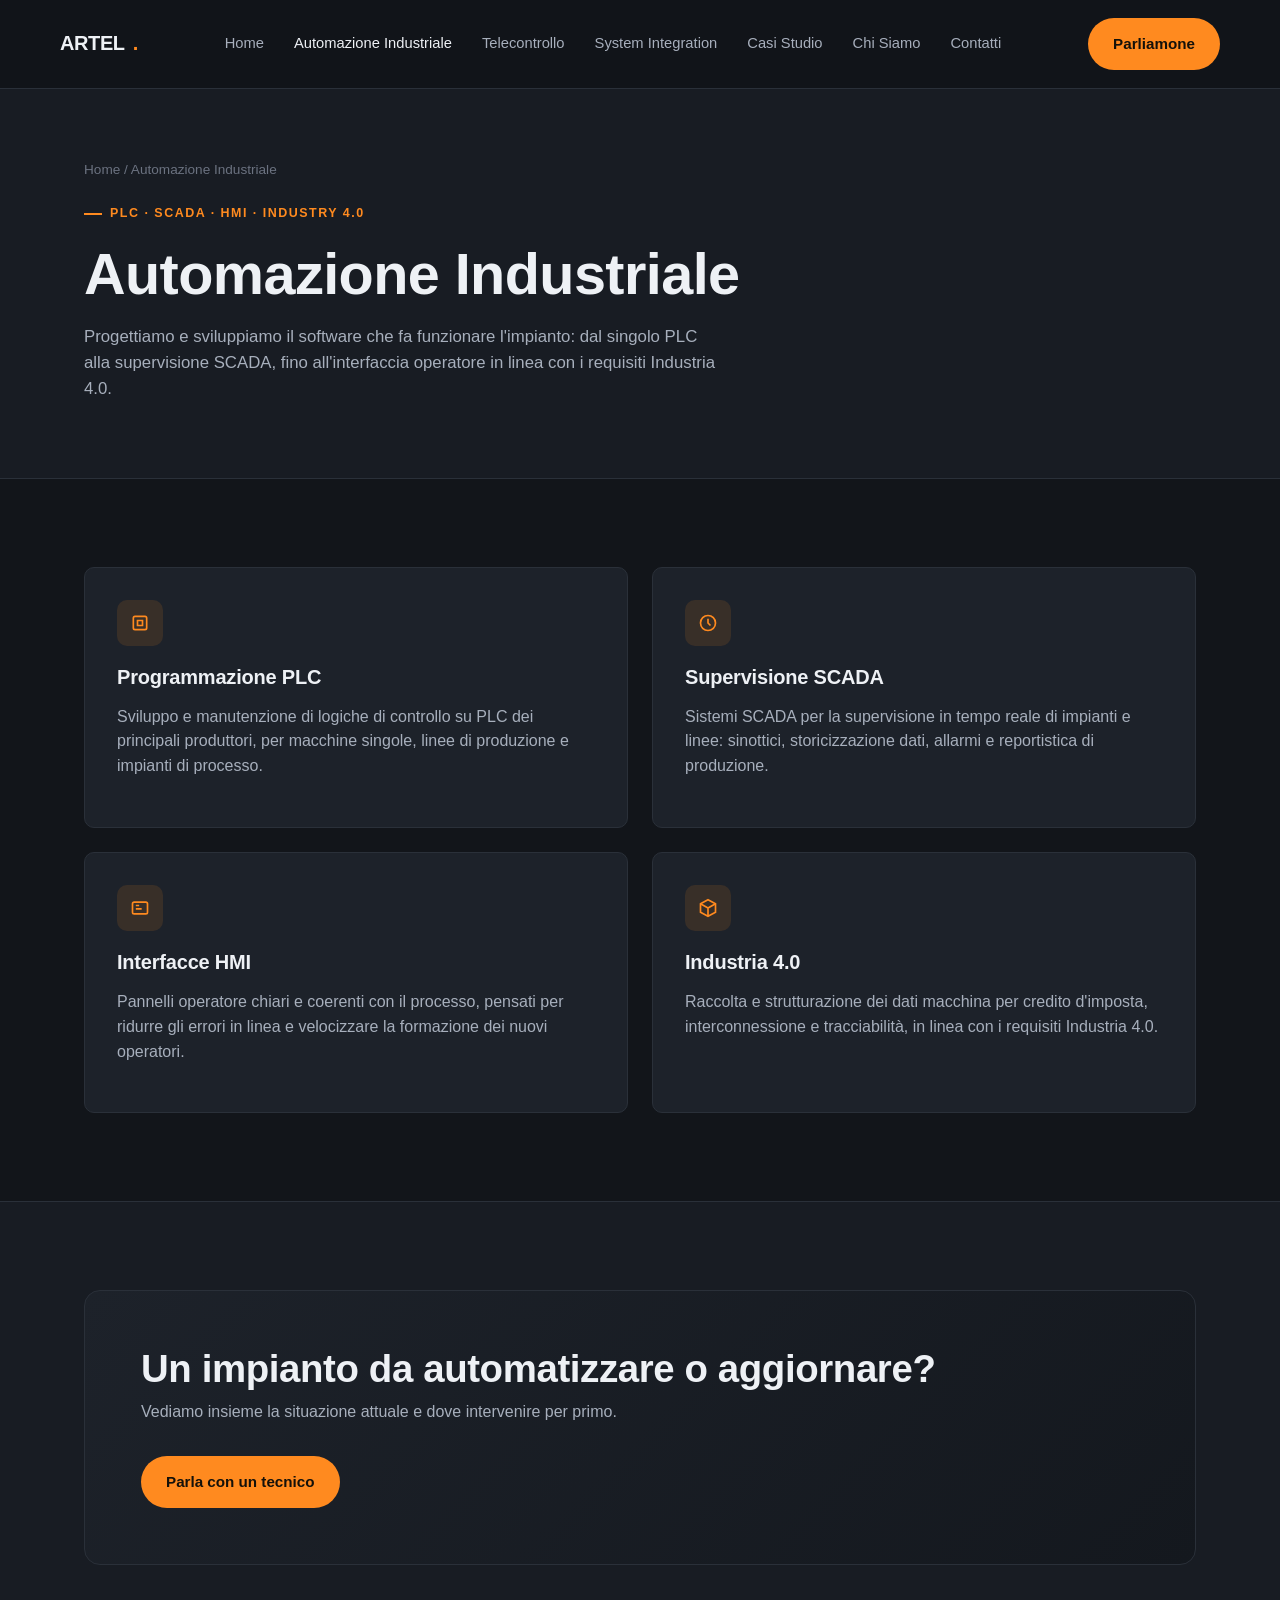
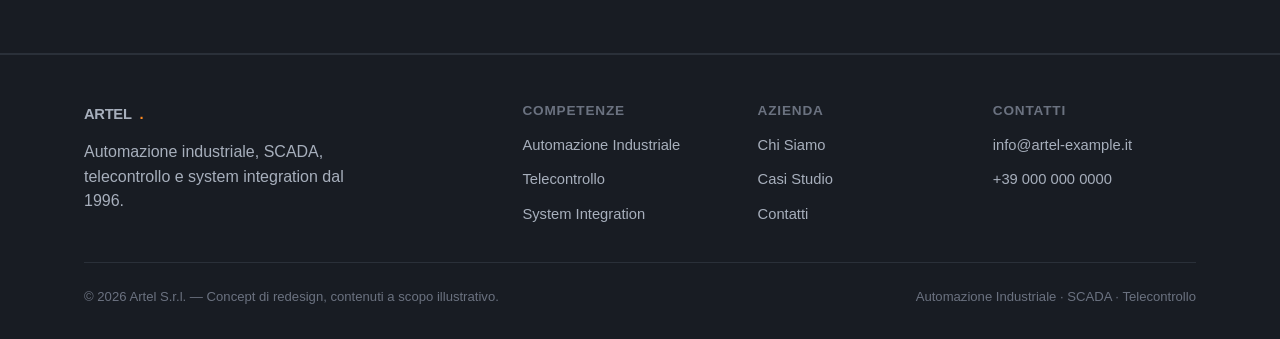
==== automazione-industriale.html @ 4e6edf06 "Add Artel S.r.l. redesign concept static site Replaces a text-heavy legacy structure with a focused " ====
<!doctype html>
<html lang="it">
<head>
<meta charset="UTF-8">
<meta name="viewport" content="width=device-width, initial-scale=1.0">
<title>Automazione Industriale — PLC, SCADA, HMI, Industry 4.0 | Artel S.r.l.</title>
<meta name="description" content="Progettazione e sviluppo software per PLC, SCADA e HMI. Impianti pronti per l'Industria 4.0.">
<link rel="stylesheet" href="css/style.css">
</head>
<body>

<header class="site-header">
  <div class="wrap nav">
    <a href="index.html" class="logo">ARTEL<span>.</span></a>
    <ul class="nav-links">
      <li><a href="index.html">Home</a></li>
      <li><a href="automazione-industriale.html" class="active">Automazione Industriale</a></li>
      <li><a href="telecontrollo.html">Telecontrollo</a></li>
      <li><a href="system-integration.html">System Integration</a></li>
      <li><a href="casi-studio.html">Casi Studio</a></li>
      <li><a href="chi-siamo.html">Chi Siamo</a></li>
      <li><a href="contatti.html">Contatti</a></li>
    </ul>
    <div class="nav-cta">
      <a href="contatti.html" class="btn btn-primary">Parliamone</a>
      <button class="nav-toggle" aria-label="Menu">☰</button>
    </div>
  </div>
</header>

<section class="page-hero">
  <div class="wrap">
    <div class="breadcrumb"><a href="index.html">Home</a> / Automazione Industriale</div>
    <span class="eyebrow">PLC · SCADA · HMI · Industry 4.0</span>
    <h1>Automazione Industriale</h1>
    <p>Progettiamo e sviluppiamo il software che fa funzionare l'impianto: dal singolo PLC alla supervisione SCADA, fino all'interfaccia operatore in linea con i requisiti Industria 4.0.</p>
  </div>
</section>

<section>
  <div class="wrap">
    <div class="grid-2">
      <div class="card">
        <div class="icon"><svg width="20" height="20" viewBox="0 0 24 24" fill="none" stroke="currentColor" stroke-width="2"><rect x="4" y="4" width="16" height="16" rx="2"/><path d="M9 9h6v6H9z"/></svg></div>
        <h3>Programmazione PLC</h3>
        <p>Sviluppo e manutenzione di logiche di controllo su PLC dei principali produttori, per macchine singole, linee di produzione e impianti di processo.</p>
      </div>
      <div class="card">
        <div class="icon"><svg width="20" height="20" viewBox="0 0 24 24" fill="none" stroke="currentColor" stroke-width="2"><circle cx="12" cy="12" r="9"/><path d="M12 7v5l3 3"/></svg></div>
        <h3>Supervisione SCADA</h3>
        <p>Sistemi SCADA per la supervisione in tempo reale di impianti e linee: sinottici, storicizzazione dati, allarmi e reportistica di produzione.</p>
      </div>
      <div class="card">
        <div class="icon"><svg width="20" height="20" viewBox="0 0 24 24" fill="none" stroke="currentColor" stroke-width="2"><rect x="3" y="5" width="18" height="14" rx="2"/><path d="M7 9h4M7 13h7"/></svg></div>
        <h3>Interfacce HMI</h3>
        <p>Pannelli operatore chiari e coerenti con il processo, pensati per ridurre gli errori in linea e velocizzare la formazione dei nuovi operatori.</p>
      </div>
      <div class="card">
        <div class="icon"><svg width="20" height="20" viewBox="0 0 24 24" fill="none" stroke="currentColor" stroke-width="2"><path d="M12 2l9 5v10l-9 5-9-5V7z"/><path d="M3 7l9 5 9-5M12 12v10"/></svg></div>
        <h3>Industria 4.0</h3>
        <p>Raccolta e strutturazione dei dati macchina per credito d'imposta, interconnessione e tracciabilità, in linea con i requisiti Industria 4.0.</p>
      </div>
    </div>
  </div>
</section>

<section class="section-alt">
  <div class="wrap">
    <div class="cta-band">
      <div>
        <h2>Un impianto da automatizzare o aggiornare?</h2>
        <p>Vediamo insieme la situazione attuale e dove intervenire per primo.</p>
      </div>
      <a href="contatti.html" class="btn btn-primary">Parla con un tecnico</a>
    </div>
  </div>
</section>

<footer>
  <div class="wrap">
    <div class="footer-grid">
      <div>
        <a href="index.html" class="logo">ARTEL<span>.</span></a>
        <p style="margin-top:14px; max-width:280px;">Automazione industriale, SCADA, telecontrollo e system integration dal 1996.</p>
      </div>
      <div>
        <h4>Competenze</h4>
        <ul>
          <li><a href="automazione-industriale.html">Automazione Industriale</a></li>
          <li><a href="telecontrollo.html">Telecontrollo</a></li>
          <li><a href="system-integration.html">System Integration</a></li>
        </ul>
      </div>
      <div>
        <h4>Azienda</h4>
        <ul>
          <li><a href="chi-siamo.html">Chi Siamo</a></li>
          <li><a href="casi-studio.html">Casi Studio</a></li>
          <li><a href="contatti.html">Contatti</a></li>
        </ul>
      </div>
      <div>
        <h4>Contatti</h4>
        <ul>
          <li><a href="mailto:info@artel-example.it">info@artel-example.it</a></li>
          <li><a href="tel:+390000000000">+39 000 000 0000</a></li>
        </ul>
      </div>
    </div>
    <div class="footer-bottom">
      <span>© 2026 Artel S.r.l. — Concept di redesign, contenuti a scopo illustrativo.</span>
      <span>Automazione Industriale · SCADA · Telecontrollo</span>
    </div>
  </div>
</footer>

<script src="js/main.js"></script>
</body>
</html>
---- css/style.css ----
/* ===========================================================
   Artel S.r.l. — redesign concept
   Design system: dark industrial palette, one accent color.
   =========================================================== */

:root {
  --bg: #12151a;
  --bg-alt: #181c23;
  --bg-card: #1d222a;
  --line: #2a3039;
  --text: #eef1f5;
  --text-dim: #a7afbc;
  --text-faint: #6b7280;
  --accent: #ff8a1f;
  --accent-dim: #cc6f14;
  --accent-soft: rgba(255, 138, 31, 0.12);
  --radius: 10px;
  --maxw: 1160px;
  --font: -apple-system, "Segoe UI", "Inter", Roboto, Helvetica, Arial, sans-serif;
}

* {
  box-sizing: border-box;
}

html {
  scroll-behavior: smooth;
}

body {
  margin: 0;
  font-family: var(--font);
  background: var(--bg);
  color: var(--text);
  line-height: 1.55;
  -webkit-font-smoothing: antialiased;
}

img {
  max-width: 100%;
  display: block;
}

a {
  color: inherit;
  text-decoration: none;
}

.wrap {
  max-width: var(--maxw);
  margin: 0 auto;
  padding: 0 24px;
}

section {
  padding: 88px 0;
}

h1, h2, h3, h4 {
  margin: 0 0 16px;
  line-height: 1.15;
  font-weight: 700;
  letter-spacing: -0.01em;
}

h1 { font-size: clamp(2.2rem, 5vw, 3.6rem); }
h2 { font-size: clamp(1.7rem, 3.2vw, 2.4rem); }
h3 { font-size: 1.25rem; }

p {
  margin: 0 0 16px;
  color: var(--text-dim);
}

.eyebrow {
  display: inline-flex;
  align-items: center;
  gap: 8px;
  font-size: 0.78rem;
  font-weight: 700;
  letter-spacing: 0.12em;
  text-transform: uppercase;
  color: var(--accent);
  margin-bottom: 18px;
}

.eyebrow::before {
  content: "";
  width: 18px;
  height: 2px;
  background: var(--accent);
  display: inline-block;
}

/* ---------- Buttons ---------- */

.btn {
  display: inline-flex;
  align-items: center;
  gap: 8px;
  padding: 13px 24px;
  border-radius: 999px;
  font-weight: 600;
  font-size: 0.95rem;
  border: 1px solid transparent;
  cursor: pointer;
  transition: transform 0.15s ease, background 0.15s ease, border-color 0.15s ease;
}

.btn:hover {
  transform: translateY(-1px);
}

.btn-primary {
  background: var(--accent);
  color: #14110a;
}

.btn-primary:hover {
  background: #ff9a3d;
}

.btn-ghost {
  background: transparent;
  border-color: var(--line);
  color: var(--text);
}

.btn-ghost:hover {
  border-color: var(--accent);
  color: var(--accent);
}

/* ---------- Header / nav ---------- */

.site-header {
  position: sticky;
  top: 0;
  z-index: 50;
  background: rgba(18, 21, 26, 0.85);
  backdrop-filter: blur(10px);
  border-bottom: 1px solid var(--line);
}

.nav {
  display: flex;
  align-items: center;
  justify-content: space-between;
  padding: 18px 0;
}

.logo {
  display: flex;
  align-items: baseline;
  gap: 8px;
  font-weight: 800;
  font-size: 1.25rem;
  letter-spacing: -0.02em;
}

.logo span {
  color: var(--accent);
}

.nav-links {
  display: flex;
  gap: 30px;
  list-style: none;
  margin: 0;
  padding: 0;
}

.nav-links a {
  font-size: 0.92rem;
  font-weight: 500;
  color: var(--text-dim);
  transition: color 0.15s ease;
}

.nav-links a:hover,
.nav-links a.active {
  color: var(--text);
}

.nav-cta {
  display: flex;
  align-items: center;
  gap: 20px;
}

.nav-toggle {
  display: none;
  background: none;
  border: 1px solid var(--line);
  border-radius: 8px;
  padding: 8px 10px;
  color: var(--text);
  cursor: pointer;
}

@media (max-width: 860px) {
  .nav-links {
    position: absolute;
    top: 100%;
    left: 0;
    right: 0;
    flex-direction: column;
    background: var(--bg-alt);
    border-bottom: 1px solid var(--line);
    padding: 20px 24px;
    gap: 16px;
    display: none;
  }
  .nav-links.open {
    display: flex;
  }
  .nav-toggle {
    display: inline-flex;
  }
  .nav-cta .btn-primary {
    display: none;
  }
}

/* ---------- Hero ---------- */

.hero {
  padding: 100px 0 80px;
  position: relative;
  overflow: hidden;
  background-image:
    linear-gradient(180deg, rgba(18,21,26,0) 0%, var(--bg) 100%),
    repeating-linear-gradient(0deg, rgba(255,255,255,0.035) 0 1px, transparent 1px 48px),
    repeating-linear-gradient(90deg, rgba(255,255,255,0.035) 0 1px, transparent 1px 48px);
}

.hero-inner {
  max-width: 760px;
}

.hero p.lead {
  font-size: 1.15rem;
  max-width: 620px;
}

.hero-actions {
  display: flex;
  gap: 14px;
  margin-top: 28px;
  flex-wrap: wrap;
}

.hero-meta {
  display: flex;
  gap: 36px;
  margin-top: 64px;
  flex-wrap: wrap;
}

.hero-meta div {
  border-left: 2px solid var(--accent);
  padding-left: 14px;
}

.hero-meta strong {
  display: block;
  font-size: 1.6rem;
}

.hero-meta span {
  color: var(--text-faint);
  font-size: 0.85rem;
}

/* ---------- Page hero (secondary pages) ---------- */

.page-hero {
  padding: 70px 0 60px;
  border-bottom: 1px solid var(--line);
  background: var(--bg-alt);
}

.page-hero p {
  max-width: 640px;
  font-size: 1.05rem;
}

.breadcrumb {
  color: var(--text-faint);
  font-size: 0.85rem;
  margin-bottom: 18px;
}

.breadcrumb a:hover {
  color: var(--accent);
}

/* ---------- Pillars / cards grid ---------- */

.section-head {
  max-width: 640px;
  margin-bottom: 48px;
}

.grid-3 {
  display: grid;
  grid-template-columns: repeat(3, 1fr);
  gap: 24px;
}

.grid-2 {
  display: grid;
  grid-template-columns: repeat(2, 1fr);
  gap: 24px;
}

@media (max-width: 900px) {
  .grid-3, .grid-2 {
    grid-template-columns: 1fr;
  }
}

.card {
  background: var(--bg-card);
  border: 1px solid var(--line);
  border-radius: var(--radius);
  padding: 32px;
  transition: border-color 0.2s ease, transform 0.2s ease;
}

.card:hover {
  border-color: var(--accent-dim);
  transform: translateY(-2px);
}

.card .icon {
  width: 46px;
  height: 46px;
  border-radius: 10px;
  background: var(--accent-soft);
  display: flex;
  align-items: center;
  justify-content: center;
  color: var(--accent);
  margin-bottom: 20px;
}

.card .tag-list {
  display: flex;
  flex-wrap: wrap;
  gap: 8px;
  margin-top: 18px;
}

.tag {
  font-size: 0.78rem;
  color: var(--text-dim);
  border: 1px solid var(--line);
  border-radius: 999px;
  padding: 5px 12px;
}

.card a.card-link {
  display: inline-flex;
  align-items: center;
  gap: 6px;
  margin-top: 18px;
  color: var(--accent);
  font-weight: 600;
  font-size: 0.9rem;
}

/* ---------- Alt section background ---------- */

.section-alt {
  background: var(--bg-alt);
  border-top: 1px solid var(--line);
  border-bottom: 1px solid var(--line);
}

/* ---------- Stats / credibility strip ---------- */

.stats {
  display: grid;
  grid-template-columns: repeat(4, 1fr);
  gap: 24px;
  text-align: center;
}

@media (max-width: 760px) {
  .stats {
    grid-template-columns: repeat(2, 1fr);
  }
}

.stats strong {
  display: block;
  font-size: 2rem;
  color: var(--accent);
}

.stats span {
  color: var(--text-faint);
  font-size: 0.85rem;
}

/* ---------- Case studies ---------- */

.case-card {
  background: var(--bg-card);
  border: 1px solid var(--line);
  border-radius: var(--radius);
  padding: 36px;
  margin-bottom: 24px;
}

.case-card .case-tag {
  color: var(--accent);
  font-weight: 700;
  font-size: 0.78rem;
  letter-spacing: 0.08em;
  text-transform: uppercase;
  margin-bottom: 10px;
  display: block;
}

.case-grid {
  display: grid;
  grid-template-columns: repeat(4, 1fr);
  gap: 20px;
  margin-top: 24px;
}

@media (max-width: 900px) {
  .case-grid {
    grid-template-columns: repeat(2, 1fr);
  }
}

.case-step {
  border-left: 2px solid var(--line);
  padding-left: 16px;
}

.case-step h4 {
  font-size: 0.78rem;
  letter-spacing: 0.08em;
  text-transform: uppercase;
  color: var(--text-faint);
  margin-bottom: 8px;
}

.case-step.result {
  border-left-color: var(--accent);
}

.case-step p {
  font-size: 0.92rem;
  margin: 0;
}

.case-preview {
  display: block;
  background: var(--bg-card);
  border: 1px solid var(--line);
  border-radius: var(--radius);
  padding: 26px;
  transition: border-color 0.2s ease, transform 0.2s ease;
}

.case-preview:hover {
  border-color: var(--accent-dim);
  transform: translateY(-2px);
}

/* ---------- CTA band ---------- */

.cta-band {
  background: linear-gradient(135deg, #1d222a, #14181e);
  border: 1px solid var(--line);
  border-radius: 16px;
  padding: 56px;
  display: flex;
  align-items: center;
  justify-content: space-between;
  gap: 32px;
  flex-wrap: wrap;
}

.cta-band h2 {
  margin-bottom: 8px;
}

.cta-band p {
  margin: 0;
}

/* ---------- Forms ---------- */

.form-grid {
  display: grid;
  grid-template-columns: 1fr 1fr;
  gap: 18px;
}

@media (max-width: 700px) {
  .form-grid {
    grid-template-columns: 1fr;
  }
}

.field {
  display: flex;
  flex-direction: column;
  gap: 8px;
}

.field.full {
  grid-column: 1 / -1;
}

label {
  font-size: 0.85rem;
  color: var(--text-dim);
}

input, textarea, select {
  background: var(--bg);
  border: 1px solid var(--line);
  border-radius: 8px;
  padding: 12px 14px;
  color: var(--text);
  font-family: var(--font);
  font-size: 0.95rem;
}

input:focus, textarea:focus, select:focus {
  outline: none;
  border-color: var(--accent);
}

textarea {
  resize: vertical;
  min-height: 130px;
}

.form-note {
  font-size: 0.82rem;
  color: var(--text-faint);
  margin-top: 12px;
}

/* ---------- Contact info list ---------- */

.info-list {
  display: flex;
  flex-direction: column;
  gap: 22px;
}

.info-list .card {
  padding: 22px 26px;
}

.info-list strong {
  display: block;
  margin-bottom: 4px;
}

.info-list span {
  color: var(--text-dim);
  font-size: 0.92rem;
}

/* ---------- Footer ---------- */

footer {
  border-top: 1px solid var(--line);
  padding: 48px 0 32px;
  background: var(--bg-alt);
}

.footer-grid {
  display: grid;
  grid-template-columns: 2fr 1fr 1fr 1fr;
  gap: 32px;
  margin-bottom: 32px;
}

@media (max-width: 760px) {
  .footer-grid {
    grid-template-columns: 1fr 1fr;
  }
}

.footer-grid h4 {
  font-size: 0.85rem;
  text-transform: uppercase;
  letter-spacing: 0.06em;
  color: var(--text-faint);
  margin-bottom: 14px;
}

.footer-grid ul {
  list-style: none;
  margin: 0;
  padding: 0;
  display: flex;
  flex-direction: column;
  gap: 10px;
}

.footer-grid a {
  color: var(--text-dim);
  font-size: 0.92rem;
}

.footer-grid a:hover {
  color: var(--accent);
}

.footer-bottom {
  display: flex;
  justify-content: space-between;
  flex-wrap: wrap;
  gap: 12px;
  padding-top: 24px;
  border-top: 1px solid var(--line);
  color: var(--text-faint);
  font-size: 0.82rem;
}

/* ---------- Utility ---------- */

.mt-0 { margin-top: 0; }
.center { text-align: center; margin-left: auto; margin-right: auto; }
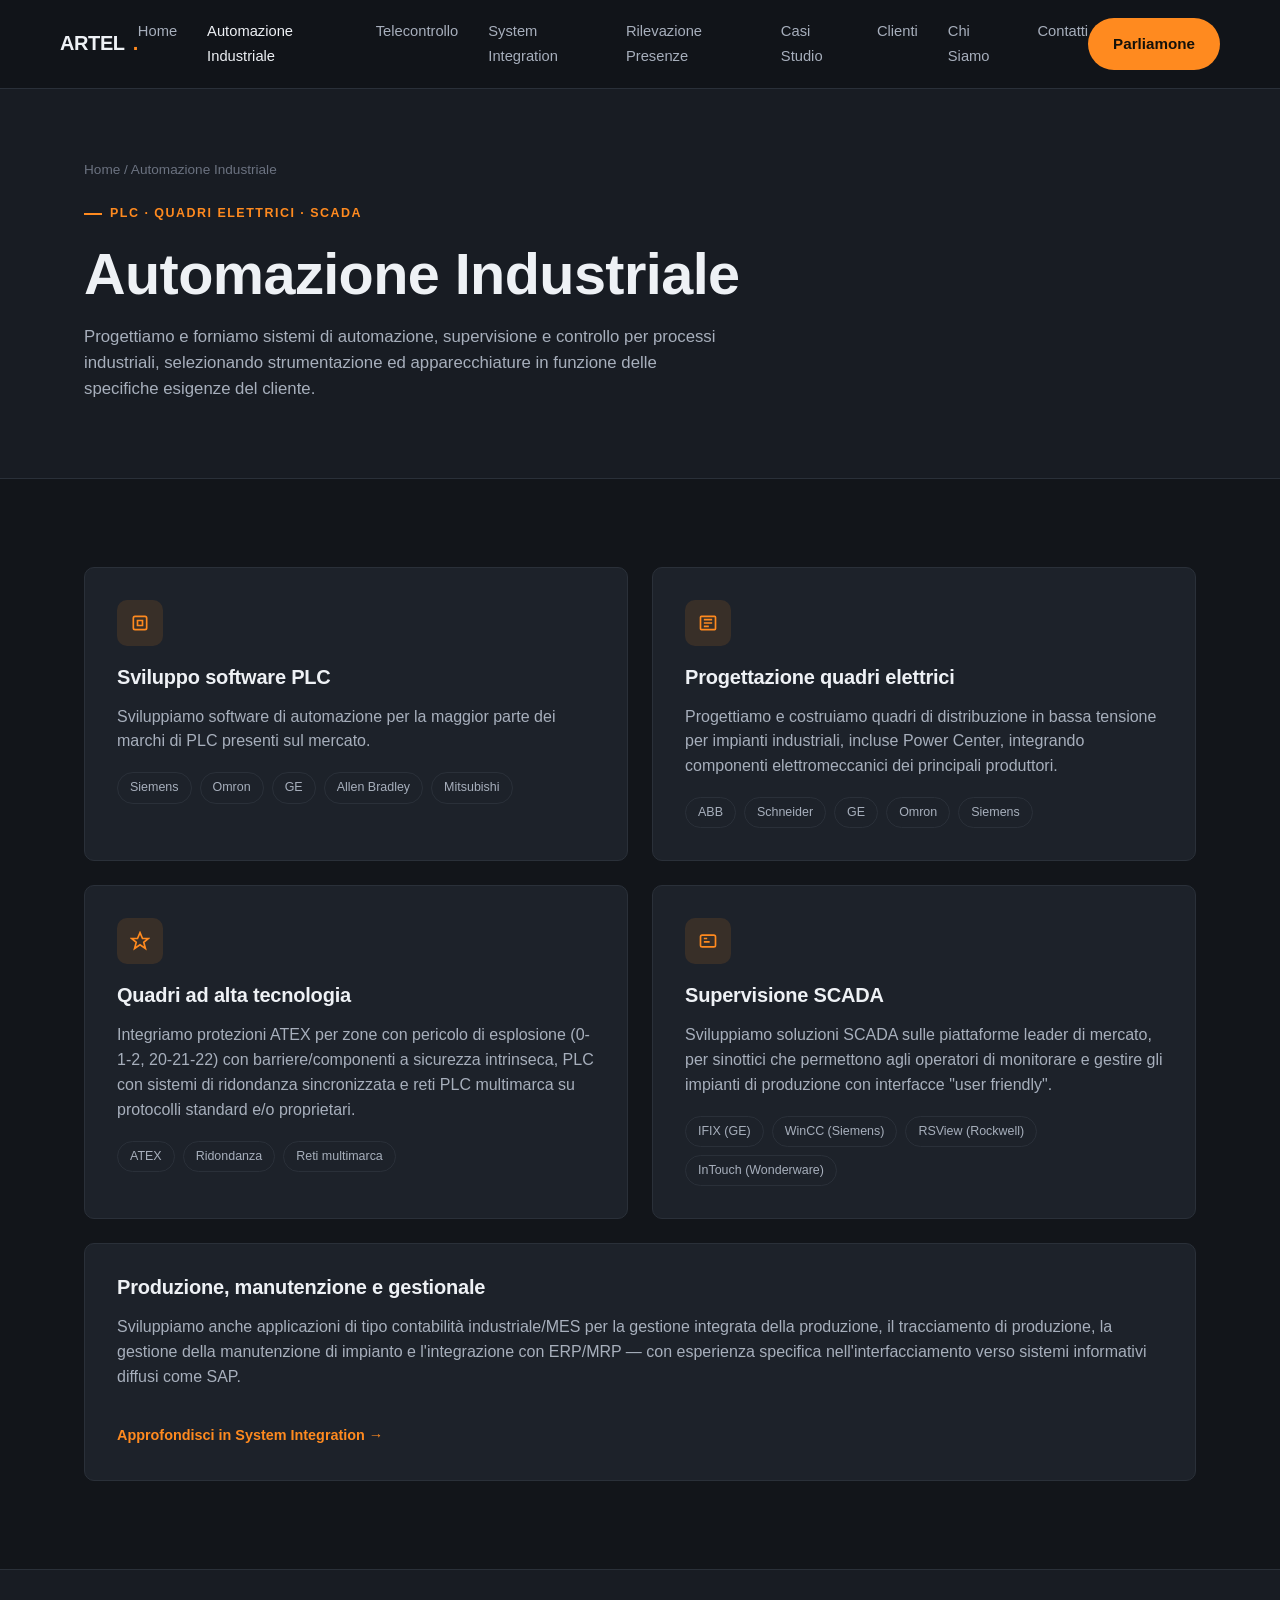
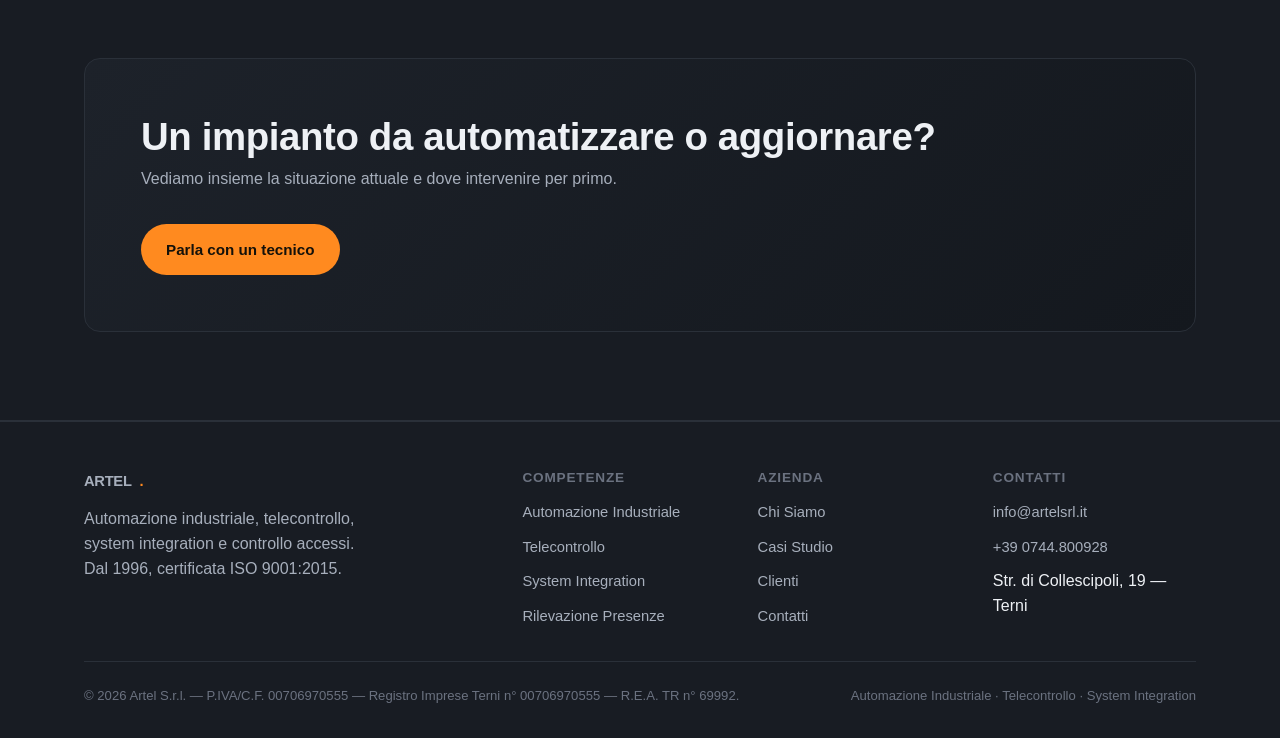
==== commit 6891fb8d: "Ground redesign in Artel's real content from artelsrl.it Replaces placeholder/fabricated copy with r" ====
--- a/automazione-industriale.html
+++ b/automazione-industriale.html
@@ -3,8 +3,8 @@
 <head>
 <meta charset="UTF-8">
 <meta name="viewport" content="width=device-width, initial-scale=1.0">
-<title>Automazione Industriale — PLC, SCADA, HMI, Industry 4.0 | Artel S.r.l.</title>
-<meta name="description" content="Progettazione e sviluppo software per PLC, SCADA e HMI. Impianti pronti per l'Industria 4.0.">
+<title>Automazione Industriale — PLC, Quadri Elettrici, SCADA | Artel S.r.l.</title>
+<meta name="description" content="Software PLC per Siemens, Omron, GE, Allen Bradley e Mitsubishi. Quadri elettrici e ad alta tecnologia con protezione ATEX. Supervisione SCADA su IFIX, WinCC, RSView e InTouch.">
 <link rel="stylesheet" href="css/style.css">
 </head>
 <body>
@@ -17,7 +17,9 @@
       <li><a href="automazione-industriale.html" class="active">Automazione Industriale</a></li>
       <li><a href="telecontrollo.html">Telecontrollo</a></li>
       <li><a href="system-integration.html">System Integration</a></li>
+      <li><a href="rilevazione-presenze.html">Rilevazione Presenze</a></li>
       <li><a href="casi-studio.html">Casi Studio</a></li>
+      <li><a href="clienti.html">Clienti</a></li>
       <li><a href="chi-siamo.html">Chi Siamo</a></li>
       <li><a href="contatti.html">Contatti</a></li>
     </ul>
@@ -31,9 +33,9 @@
 <section class="page-hero">
   <div class="wrap">
     <div class="breadcrumb"><a href="index.html">Home</a> / Automazione Industriale</div>
-    <span class="eyebrow">PLC · SCADA · HMI · Industry 4.0</span>
+    <span class="eyebrow">PLC · Quadri Elettrici · SCADA</span>
     <h1>Automazione Industriale</h1>
-    <p>Progettiamo e sviluppiamo il software che fa funzionare l'impianto: dal singolo PLC alla supervisione SCADA, fino all'interfaccia operatore in linea con i requisiti Industria 4.0.</p>
+    <p>Progettiamo e forniamo sistemi di automazione, supervisione e controllo per processi industriali, selezionando strumentazione ed apparecchiature in funzione delle specifiche esigenze del cliente.</p>
   </div>
 </section>
 
@@ -42,24 +44,42 @@
     <div class="grid-2">
       <div class="card">
         <div class="icon"><svg width="20" height="20" viewBox="0 0 24 24" fill="none" stroke="currentColor" stroke-width="2"><rect x="4" y="4" width="16" height="16" rx="2"/><path d="M9 9h6v6H9z"/></svg></div>
-        <h3>Programmazione PLC</h3>
-        <p>Sviluppo e manutenzione di logiche di controllo su PLC dei principali produttori, per macchine singole, linee di produzione e impianti di processo.</p>
+        <h3>Sviluppo software PLC</h3>
+        <p>Sviluppiamo software di automazione per la maggior parte dei marchi di PLC presenti sul mercato.</p>
+        <div class="tag-list">
+          <span class="tag">Siemens</span><span class="tag">Omron</span><span class="tag">GE</span><span class="tag">Allen Bradley</span><span class="tag">Mitsubishi</span>
+        </div>
       </div>
       <div class="card">
-        <div class="icon"><svg width="20" height="20" viewBox="0 0 24 24" fill="none" stroke="currentColor" stroke-width="2"><circle cx="12" cy="12" r="9"/><path d="M12 7v5l3 3"/></svg></div>
-        <h3>Supervisione SCADA</h3>
-        <p>Sistemi SCADA per la supervisione in tempo reale di impianti e linee: sinottici, storicizzazione dati, allarmi e reportistica di produzione.</p>
+        <div class="icon"><svg width="20" height="20" viewBox="0 0 24 24" fill="none" stroke="currentColor" stroke-width="2"><rect x="3" y="4" width="18" height="16" rx="1"/><path d="M7 8h10M7 12h10M7 16h6"/></svg></div>
+        <h3>Progettazione quadri elettrici</h3>
+        <p>Progettiamo e costruiamo quadri di distribuzione in bassa tensione per impianti industriali, incluse Power Center, integrando componenti elettromeccanici dei principali produttori.</p>
+        <div class="tag-list">
+          <span class="tag">ABB</span><span class="tag">Schneider</span><span class="tag">GE</span><span class="tag">Omron</span><span class="tag">Siemens</span>
+        </div>
+      </div>
+      <div class="card">
+        <div class="icon"><svg width="20" height="20" viewBox="0 0 24 24" fill="none" stroke="currentColor" stroke-width="2"><path d="M12 2l3 7h7l-5.5 4.5L18.5 21 12 16.5 5.5 21l2-7.5L2 9h7z"/></svg></div>
+        <h3>Quadri ad alta tecnologia</h3>
+        <p>Integriamo protezioni ATEX per zone con pericolo di esplosione (0-1-2, 20-21-22) con barriere/componenti a sicurezza intrinseca, PLC con sistemi di ridondanza sincronizzata e reti PLC multimarca su protocolli standard e/o proprietari.</p>
+        <div class="tag-list">
+          <span class="tag">ATEX</span><span class="tag">Ridondanza</span><span class="tag">Reti multimarca</span>
+        </div>
       </div>
       <div class="card">
         <div class="icon"><svg width="20" height="20" viewBox="0 0 24 24" fill="none" stroke="currentColor" stroke-width="2"><rect x="3" y="5" width="18" height="14" rx="2"/><path d="M7 9h4M7 13h7"/></svg></div>
-        <h3>Interfacce HMI</h3>
-        <p>Pannelli operatore chiari e coerenti con il processo, pensati per ridurre gli errori in linea e velocizzare la formazione dei nuovi operatori.</p>
+        <h3>Supervisione SCADA</h3>
+        <p>Sviluppiamo soluzioni SCADA sulle piattaforme leader di mercato, per sinottici che permettono agli operatori di monitorare e gestire gli impianti di produzione con interfacce "user friendly".</p>
+        <div class="tag-list">
+          <span class="tag">IFIX (GE)</span><span class="tag">WinCC (Siemens)</span><span class="tag">RSView (Rockwell)</span><span class="tag">InTouch (Wonderware)</span>
+        </div>
       </div>
-      <div class="card">
-        <div class="icon"><svg width="20" height="20" viewBox="0 0 24 24" fill="none" stroke="currentColor" stroke-width="2"><path d="M12 2l9 5v10l-9 5-9-5V7z"/><path d="M3 7l9 5 9-5M12 12v10"/></svg></div>
-        <h3>Industria 4.0</h3>
-        <p>Raccolta e strutturazione dei dati macchina per credito d'imposta, interconnessione e tracciabilità, in linea con i requisiti Industria 4.0.</p>
-      </div>
+    </div>
+
+    <div class="card" style="margin-top:24px;">
+      <h3>Produzione, manutenzione e gestionale</h3>
+      <p>Sviluppiamo anche applicazioni di tipo contabilità industriale/MES per la gestione integrata della produzione, il tracciamento di produzione, la gestione della manutenzione di impianto e l'integrazione con ERP/MRP — con esperienza specifica nell'interfacciamento verso sistemi informativi diffusi come SAP.</p>
+      <a href="system-integration.html" class="card-link">Approfondisci in System Integration →</a>
     </div>
   </div>
 </section>
@@ -81,7 +101,7 @@
     <div class="footer-grid">
       <div>
         <a href="index.html" class="logo">ARTEL<span>.</span></a>
-        <p style="margin-top:14px; max-width:280px;">Automazione industriale, SCADA, telecontrollo e system integration dal 1996.</p>
+        <p style="margin-top:14px; max-width:280px;">Automazione industriale, telecontrollo, system integration e controllo accessi. Dal 1996, certificata ISO 9001:2015.</p>
       </div>
       <div>
         <h4>Competenze</h4>
@@ -89,6 +109,7 @@
           <li><a href="automazione-industriale.html">Automazione Industriale</a></li>
           <li><a href="telecontrollo.html">Telecontrollo</a></li>
           <li><a href="system-integration.html">System Integration</a></li>
+          <li><a href="rilevazione-presenze.html">Rilevazione Presenze</a></li>
         </ul>
       </div>
       <div>
@@ -96,20 +117,22 @@
         <ul>
           <li><a href="chi-siamo.html">Chi Siamo</a></li>
           <li><a href="casi-studio.html">Casi Studio</a></li>
+          <li><a href="clienti.html">Clienti</a></li>
           <li><a href="contatti.html">Contatti</a></li>
         </ul>
       </div>
       <div>
         <h4>Contatti</h4>
         <ul>
-          <li><a href="mailto:info@artel-example.it">info@artel-example.it</a></li>
-          <li><a href="tel:+390000000000">+39 000 000 0000</a></li>
+          <li><a href="mailto:info@artelsrl.it">info@artelsrl.it</a></li>
+          <li><a href="tel:+390744800928">+39 0744.800928</a></li>
+          <li>Str. di Collescipoli, 19 — Terni</li>
         </ul>
       </div>
     </div>
     <div class="footer-bottom">
-      <span>© 2026 Artel S.r.l. — Concept di redesign, contenuti a scopo illustrativo.</span>
-      <span>Automazione Industriale · SCADA · Telecontrollo</span>
+      <span>© 2026 Artel S.r.l. — P.IVA/C.F. 00706970555 — Registro Imprese Terni n° 00706970555 — R.E.A. TR n° 69992.</span>
+      <span>Automazione Industriale · Telecontrollo · System Integration</span>
     </div>
   </div>
 </footer>
--- a/css/style.css
+++ b/css/style.css
@@ -308,14 +308,32 @@
   gap: 24px;
 }
 
+.grid-4 {
+  display: grid;
+  grid-template-columns: repeat(4, 1fr);
+  gap: 24px;
+}
+
 .grid-2 {
   display: grid;
   grid-template-columns: repeat(2, 1fr);
   gap: 24px;
 }
 
+@media (max-width: 1040px) {
+  .grid-4 {
+    grid-template-columns: repeat(2, 1fr);
+  }
+}
+
 @media (max-width: 900px) {
   .grid-3, .grid-2 {
+    grid-template-columns: 1fr;
+  }
+}
+
+@media (max-width: 640px) {
+  .grid-4 {
     grid-template-columns: 1fr;
   }
 }
@@ -376,6 +394,43 @@
   background: var(--bg-alt);
   border-top: 1px solid var(--line);
   border-bottom: 1px solid var(--line);
+}
+
+/* ---------- Client wordmark strip ---------- */
+
+.client-strip {
+  display: flex;
+  flex-wrap: wrap;
+  gap: 14px;
+}
+
+.client-strip span {
+  border: 1px solid var(--line);
+  border-radius: 999px;
+  padding: 9px 18px;
+  font-size: 0.88rem;
+  font-weight: 600;
+  color: var(--text-dim);
+}
+
+.client-groups {
+  display: grid;
+  grid-template-columns: repeat(2, 1fr);
+  gap: 32px;
+}
+
+@media (max-width: 760px) {
+  .client-groups {
+    grid-template-columns: 1fr;
+  }
+}
+
+.client-groups h3 {
+  font-size: 0.95rem;
+  color: var(--text-faint);
+  text-transform: uppercase;
+  letter-spacing: 0.06em;
+  margin-bottom: 18px;
 }
 
 /* ---------- Stats / credibility strip ---------- */
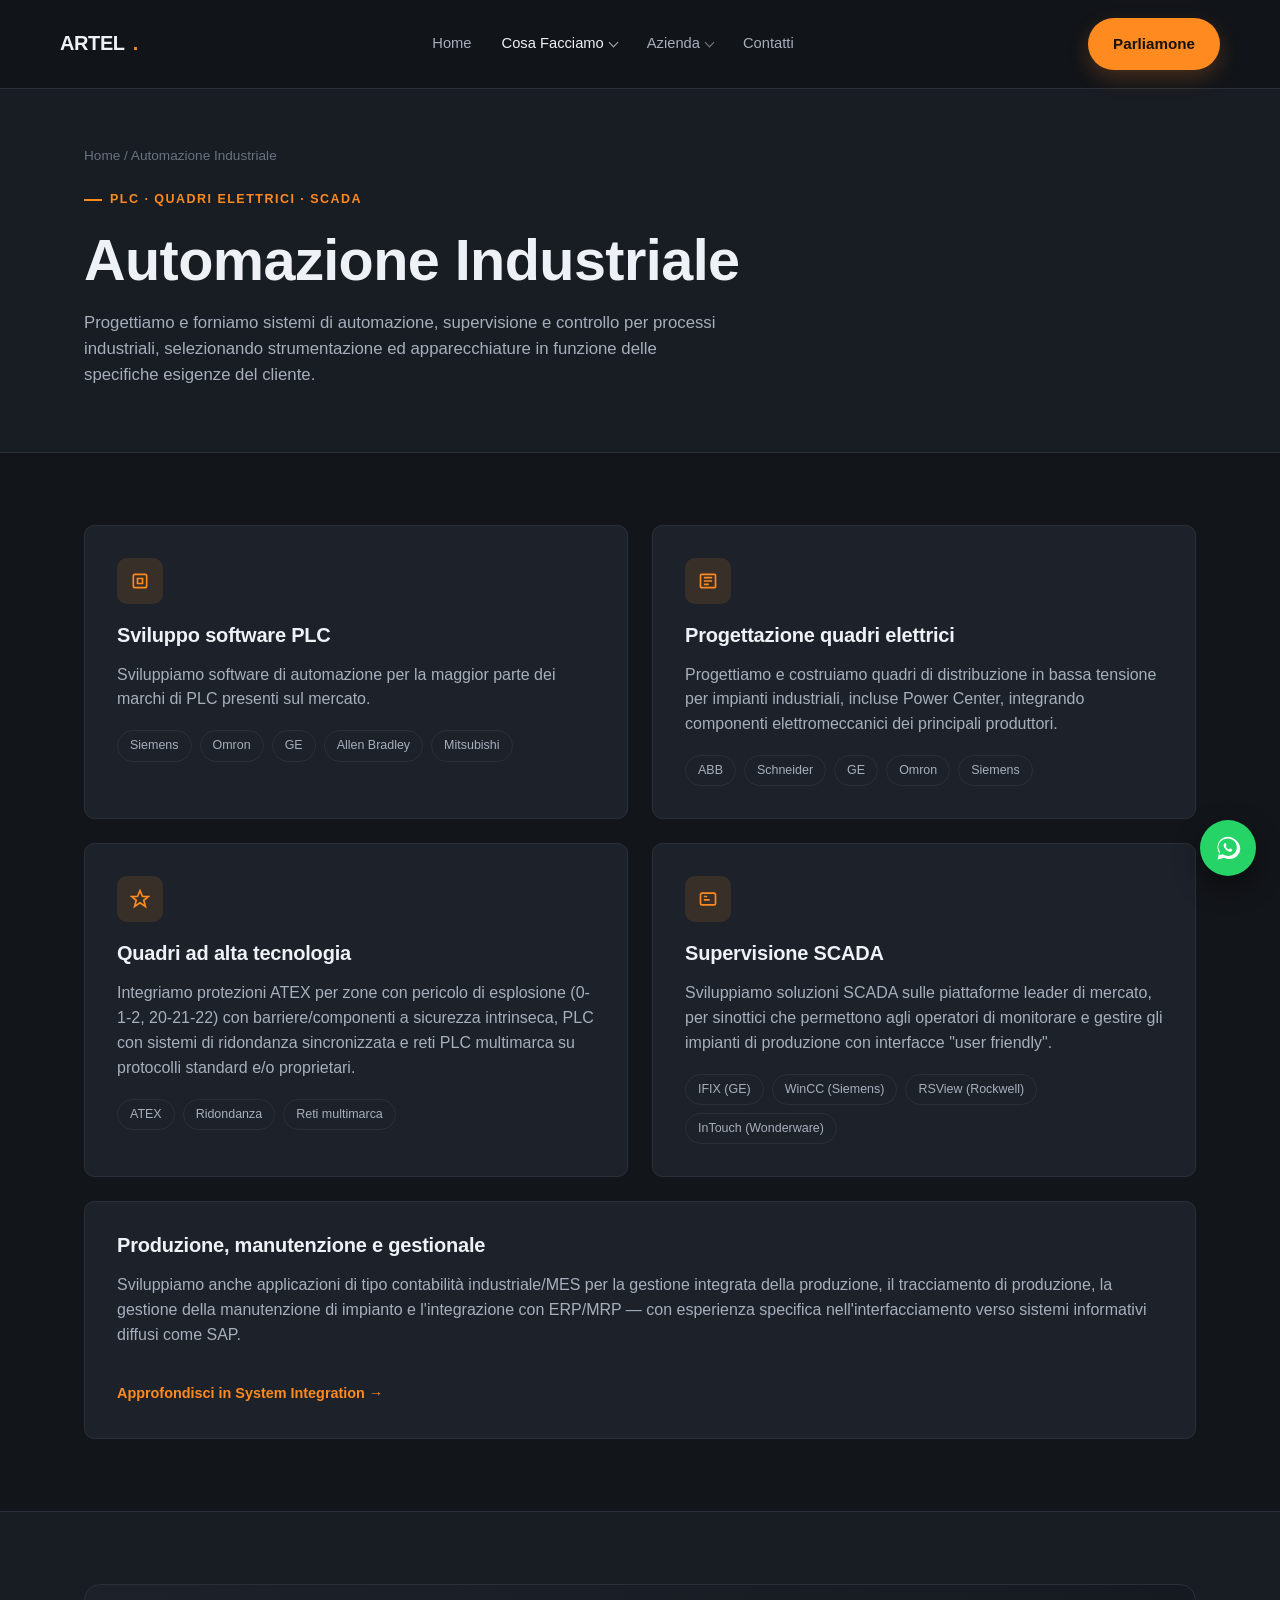
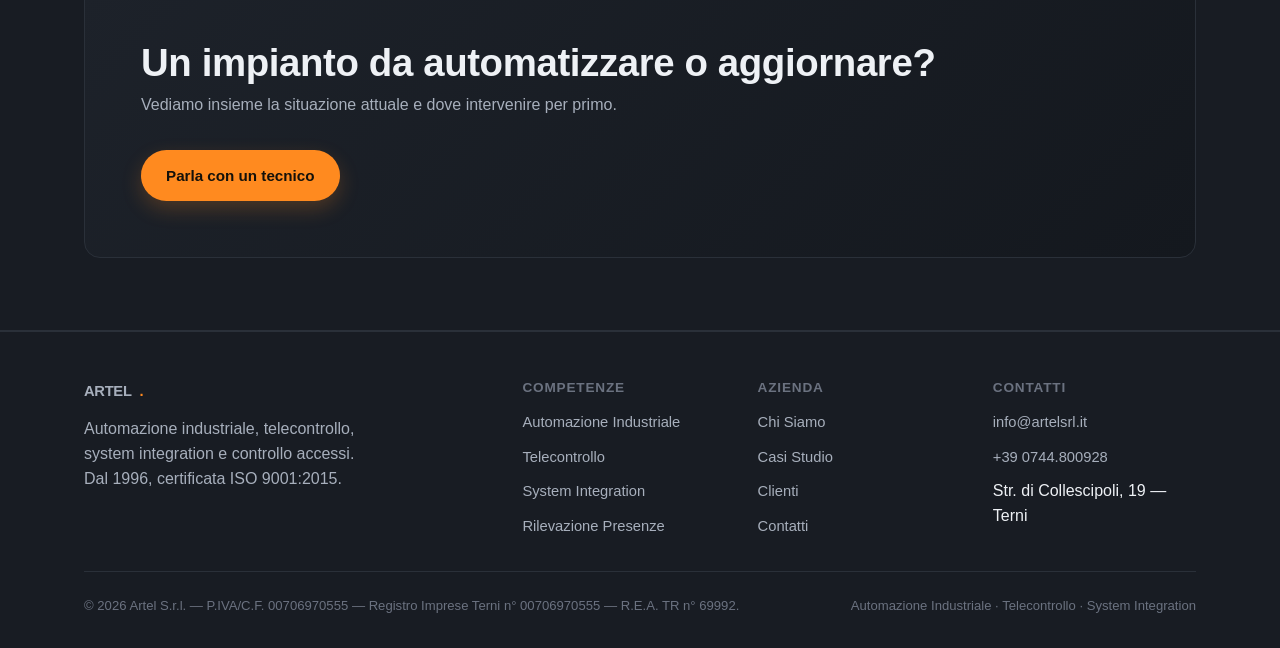
==== commit 24e3ccae: "Redesign nav, tighten spacing, add SEO/Maps/WhatsApp Nav was overflowing into wrapped, misaligned la" ====
--- a/automazione-industriale.html
+++ b/automazione-industriale.html
@@ -5,6 +5,12 @@
 <meta name="viewport" content="width=device-width, initial-scale=1.0">
 <title>Automazione Industriale — PLC, Quadri Elettrici, SCADA | Artel S.r.l.</title>
 <meta name="description" content="Software PLC per Siemens, Omron, GE, Allen Bradley e Mitsubishi. Quadri elettrici e ad alta tecnologia con protezione ATEX. Supervisione SCADA su IFIX, WinCC, RSView e InTouch.">
+<link rel="canonical" href="https://shanjitsingh.github.io/artel-srl-redesign/automazione-industriale.html">
+<meta property="og:type" content="website">
+<meta property="og:locale" content="it_IT">
+<meta property="og:title" content="Automazione Industriale — PLC, Quadri Elettrici, SCADA | Artel S.r.l.">
+<meta property="og:description" content="Software PLC per Siemens, Omron, GE, Allen Bradley e Mitsubishi. Quadri elettrici e ad alta tecnologia con protezione ATEX. Supervisione SCADA su IFIX, WinCC, RSView e InTouch.">
+<meta property="og:url" content="https://shanjitsingh.github.io/artel-srl-redesign/automazione-industriale.html">
 <link rel="stylesheet" href="css/style.css">
 </head>
 <body>
@@ -14,13 +20,27 @@
     <a href="index.html" class="logo">ARTEL<span>.</span></a>
     <ul class="nav-links">
       <li><a href="index.html">Home</a></li>
-      <li><a href="automazione-industriale.html" class="active">Automazione Industriale</a></li>
-      <li><a href="telecontrollo.html">Telecontrollo</a></li>
-      <li><a href="system-integration.html">System Integration</a></li>
-      <li><a href="rilevazione-presenze.html">Rilevazione Presenze</a></li>
-      <li><a href="casi-studio.html">Casi Studio</a></li>
-      <li><a href="clienti.html">Clienti</a></li>
-      <li><a href="chi-siamo.html">Chi Siamo</a></li>
+      <li class="nav-dropdown">
+        <details>
+          <summary class="active">Cosa Facciamo</summary>
+          <div class="dropdown-panel">
+            <a href="automazione-industriale.html" class="active">Automazione Industriale</a>
+            <a href="telecontrollo.html">Telecontrollo</a>
+            <a href="system-integration.html">System Integration</a>
+            <a href="rilevazione-presenze.html">Rilevazione Presenze</a>
+          </div>
+        </details>
+      </li>
+      <li class="nav-dropdown">
+        <details>
+          <summary>Azienda</summary>
+          <div class="dropdown-panel">
+            <a href="chi-siamo.html">Chi Siamo</a>
+            <a href="casi-studio.html">Casi Studio</a>
+            <a href="clienti.html">Clienti</a>
+          </div>
+        </details>
+      </li>
       <li><a href="contatti.html">Contatti</a></li>
     </ul>
     <div class="nav-cta">
@@ -137,6 +157,10 @@
   </div>
 </footer>
 
+<a class="whatsapp-fab" href="https://wa.me/390744800928" target="_blank" rel="noopener" aria-label="Scrivici su WhatsApp">
+  <svg viewBox="0 0 32 32" xmlns="http://www.w3.org/2000/svg"><path d="M16 3C9.4 3 4 8.4 4 15c0 2.4.7 4.6 1.9 6.5L4 29l7.7-2c1.9 1 4 1.6 6.3 1.6 6.6 0 12-5.4 12-12S22.6 3 16 3zm0 2c5.5 0 10 4.5 10 10s-4.5 10-10 10c-2 0-3.9-.6-5.5-1.6l-.4-.2-4.3 1.1 1.1-4.2-.2-.4C5.6 18.4 5 16.7 5 15c0-5.5 4.5-10 11-10zm-3.4 5.6c-.2 0-.5 0-.7.3-.2.2-.9.9-.9 2.2s.9 2.5 1 2.7c.1.2 1.7 2.8 4.2 3.8 2 .8 2.4.7 2.8.6.5-.1 1.5-.6 1.7-1.2.2-.6.2-1.1.2-1.2-.1-.1-.3-.2-.6-.4l-1.7-.8c-.2-.1-.4-.1-.6.1l-.7.9c-.1.1-.3.2-.5.1-.6-.3-1.6-.9-2.3-1.8-.5-.7-.9-1.4-1-1.6-.1-.2 0-.4.1-.5l.6-.7c.1-.2.2-.4.1-.6l-.8-1.9c-.1-.2-.3-.4-.5-.4h-.4z"/></svg>
+</a>
+
 <script src="js/main.js"></script>
 </body>
 </html>
--- a/css/style.css
+++ b/css/style.css
@@ -53,7 +53,13 @@
 }
 
 section {
-  padding: 88px 0;
+  padding: 72px 0;
+}
+
+@media (max-width: 760px) {
+  section {
+    padding: 52px 0;
+  }
 }
 
 h1, h2, h3, h4 {
@@ -114,10 +120,12 @@
 .btn-primary {
   background: var(--accent);
   color: #14110a;
+  box-shadow: 0 8px 20px rgba(255, 138, 31, 0.22);
 }
 
 .btn-primary:hover {
   background: #ff9a3d;
+  box-shadow: 0 10px 24px rgba(255, 138, 31, 0.3);
 }
 
 .btn-ghost {
@@ -164,22 +172,113 @@
 
 .nav-links {
   display: flex;
-  gap: 30px;
+  align-items: center;
+  gap: 2px;
   list-style: none;
   margin: 0;
   padding: 0;
 }
 
-.nav-links a {
+.nav-links > li > a {
+  display: inline-block;
+  padding: 10px 14px;
+  border-radius: 8px;
   font-size: 0.92rem;
   font-weight: 500;
   color: var(--text-dim);
   transition: color 0.15s ease;
 }
 
-.nav-links a:hover,
-.nav-links a.active {
+.nav-links > li > a:hover,
+.nav-links > li > a.active {
   color: var(--text);
+}
+
+/* Dropdown groups (Cosa Facciamo / Azienda) — native <details>, no JS required to open/close */
+
+.nav-dropdown {
+  position: relative;
+}
+
+.nav-dropdown summary {
+  list-style: none;
+  cursor: pointer;
+  display: flex;
+  align-items: center;
+  gap: 6px;
+  padding: 10px 14px;
+  border-radius: 8px;
+  font-size: 0.92rem;
+  font-weight: 500;
+  color: var(--text-dim);
+  transition: color 0.15s ease;
+  user-select: none;
+}
+
+.nav-dropdown summary::-webkit-details-marker {
+  display: none;
+}
+
+.nav-dropdown summary::after {
+  content: "";
+  width: 6px;
+  height: 6px;
+  margin-top: -3px;
+  border-right: 1.5px solid currentColor;
+  border-bottom: 1.5px solid currentColor;
+  opacity: 0.7;
+  transform: rotate(45deg);
+  transition: transform 0.15s ease;
+}
+
+.nav-dropdown details[open] summary::after {
+  transform: rotate(-135deg);
+  margin-top: 3px;
+}
+
+.nav-dropdown summary:hover,
+.nav-dropdown details[open] summary,
+.nav-dropdown summary.active {
+  color: var(--text);
+}
+
+.nav-dropdown .dropdown-panel {
+  position: absolute;
+  top: calc(100% + 8px);
+  left: 0;
+  min-width: 230px;
+  display: flex;
+  flex-direction: column;
+  gap: 2px;
+  background: var(--bg-card);
+  border: 1px solid var(--line);
+  border-radius: 10px;
+  padding: 8px;
+  box-shadow: 0 16px 32px rgba(0,0,0,0.45);
+}
+
+.nav-dropdown .dropdown-panel a {
+  padding: 9px 12px;
+  border-radius: 6px;
+  font-size: 0.9rem;
+  color: var(--text-dim);
+}
+
+.nav-dropdown .dropdown-panel a:hover,
+.nav-dropdown .dropdown-panel a.active {
+  background: var(--accent-soft);
+  color: var(--accent);
+}
+
+@media (max-width: 860px) {
+  .nav-dropdown .dropdown-panel {
+    position: static;
+    margin-top: 4px;
+    padding: 4px 0 4px 14px;
+    background: transparent;
+    border: none;
+    box-shadow: none;
+  }
 }
 
 .nav-cta {
@@ -225,10 +324,11 @@
 /* ---------- Hero ---------- */
 
 .hero {
-  padding: 100px 0 80px;
+  padding: 76px 0 60px;
   position: relative;
   overflow: hidden;
   background-image:
+    radial-gradient(720px 420px at 12% 0%, rgba(255,138,31,0.10), transparent 65%),
     linear-gradient(180deg, rgba(18,21,26,0) 0%, var(--bg) 100%),
     repeating-linear-gradient(0deg, rgba(255,255,255,0.035) 0 1px, transparent 1px 48px),
     repeating-linear-gradient(90deg, rgba(255,255,255,0.035) 0 1px, transparent 1px 48px);
@@ -246,14 +346,14 @@
 .hero-actions {
   display: flex;
   gap: 14px;
-  margin-top: 28px;
+  margin-top: 26px;
   flex-wrap: wrap;
 }
 
 .hero-meta {
   display: flex;
   gap: 36px;
-  margin-top: 64px;
+  margin-top: 44px;
   flex-wrap: wrap;
 }
 
@@ -275,7 +375,7 @@
 /* ---------- Page hero (secondary pages) ---------- */
 
 .page-hero {
-  padding: 70px 0 60px;
+  padding: 56px 0 48px;
   border-bottom: 1px solid var(--line);
   background: var(--bg-alt);
 }
@@ -299,7 +399,7 @@
 
 .section-head {
   max-width: 640px;
-  margin-bottom: 48px;
+  margin-bottom: 40px;
 }
 
 .grid-3 {
@@ -685,6 +785,63 @@
   font-size: 0.82rem;
 }
 
+/* ---------- WhatsApp floating button ---------- */
+
+.whatsapp-fab {
+  position: fixed;
+  bottom: 24px;
+  right: 24px;
+  width: 56px;
+  height: 56px;
+  border-radius: 50%;
+  background: #25d366;
+  display: flex;
+  align-items: center;
+  justify-content: center;
+  box-shadow: 0 10px 28px rgba(0, 0, 0, 0.45);
+  z-index: 60;
+  transition: transform 0.15s ease, box-shadow 0.15s ease;
+}
+
+.whatsapp-fab:hover {
+  transform: scale(1.08);
+  box-shadow: 0 14px 32px rgba(0, 0, 0, 0.5);
+}
+
+.whatsapp-fab svg {
+  width: 28px;
+  height: 28px;
+  fill: #ffffff;
+}
+
+@media (max-width: 600px) {
+  .whatsapp-fab {
+    width: 50px;
+    height: 50px;
+    bottom: 18px;
+    right: 18px;
+  }
+  .whatsapp-fab svg {
+    width: 24px;
+    height: 24px;
+  }
+}
+
+/* ---------- Map embed ---------- */
+
+.map-embed {
+  border: 1px solid var(--line);
+  border-radius: var(--radius);
+  overflow: hidden;
+}
+
+.map-embed iframe {
+  width: 100%;
+  height: 320px;
+  border: 0;
+  display: block;
+}
+
 /* ---------- Utility ---------- */
 
 .mt-0 { margin-top: 0; }
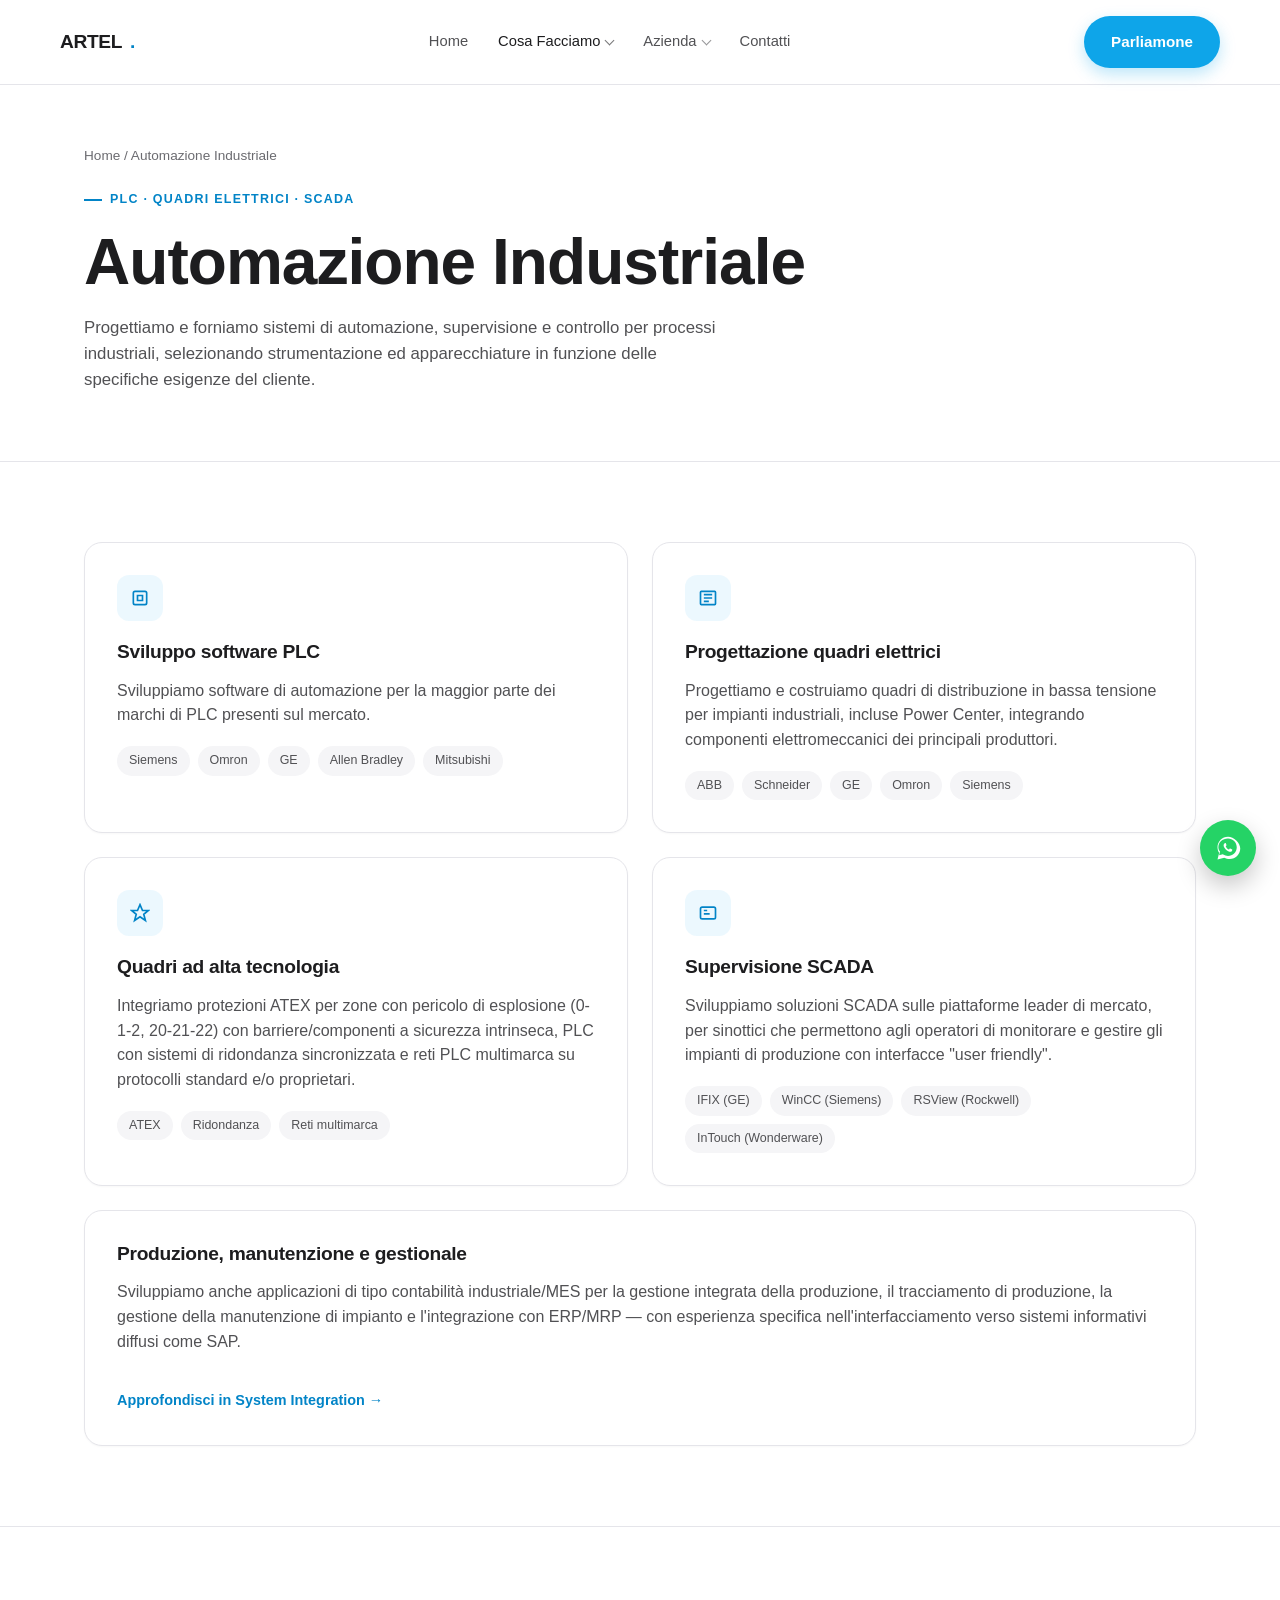
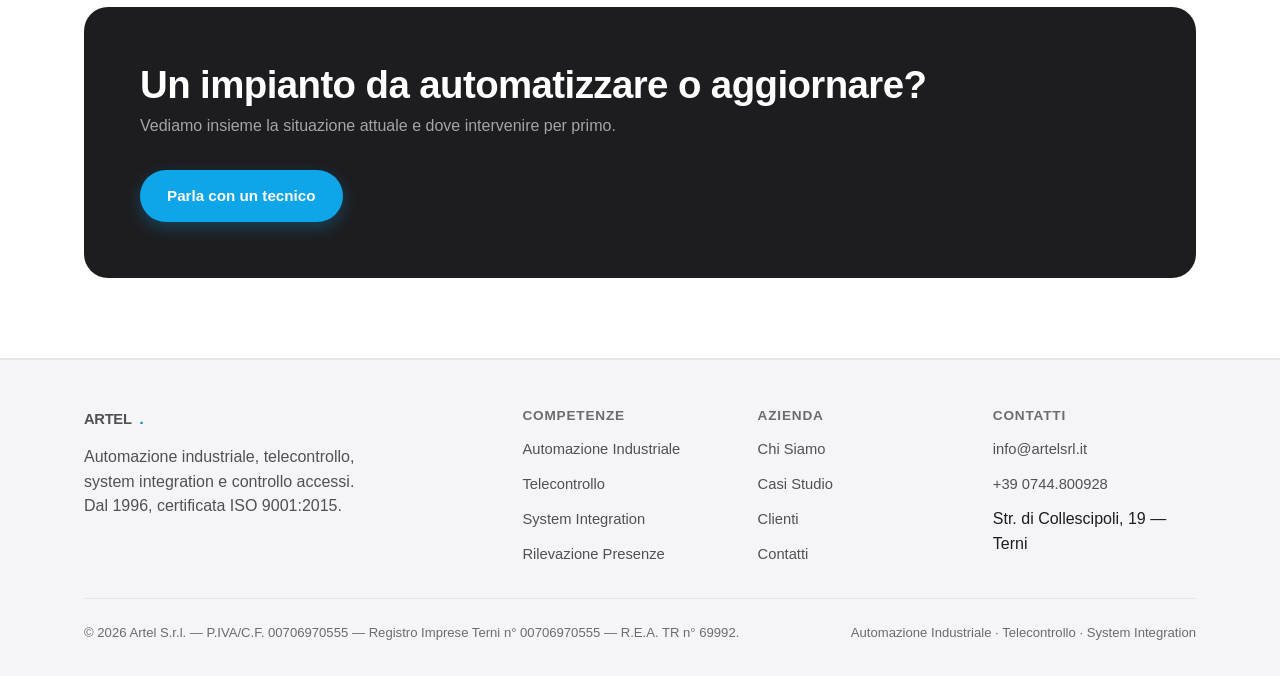
==== commit b3b5de06: "Improve mobile touch targets and page-level web optimization Mobile: nav-toggle and buttons now meet" ====
--- a/automazione-industriale.html
+++ b/automazione-industriale.html
@@ -3,6 +3,9 @@
 <head>
 <meta charset="UTF-8">
 <meta name="viewport" content="width=device-width, initial-scale=1.0">
+<link rel="icon" type="image/svg+xml" href="favicon.svg">
+<link rel="apple-touch-icon" href="apple-touch-icon.png">
+<meta name="theme-color" content="#ffffff">
 <title>Automazione Industriale — PLC, Quadri Elettrici, SCADA | Artel S.r.l.</title>
 <meta name="description" content="Software PLC per Siemens, Omron, GE, Allen Bradley e Mitsubishi. Quadri elettrici e ad alta tecnologia con protezione ATEX. Supervisione SCADA su IFIX, WinCC, RSView e InTouch.">
 <link rel="canonical" href="https://shanjitsingh.github.io/artel-srl-redesign/automazione-industriale.html">
--- a/css/style.css
+++ b/css/style.css
@@ -1,22 +1,23 @@
 /* ===========================================================
    Artel S.r.l. — redesign concept
-   Design system: dark industrial palette, one accent color.
+   Design system: light, airy, restrained accent — Apple-inspired.
    =========================================================== */
 
 :root {
-  --bg: #12151a;
-  --bg-alt: #181c23;
-  --bg-card: #1d222a;
-  --line: #2a3039;
-  --text: #eef1f5;
-  --text-dim: #a7afbc;
-  --text-faint: #6b7280;
-  --accent: #ff8a1f;
-  --accent-dim: #cc6f14;
-  --accent-soft: rgba(255, 138, 31, 0.12);
-  --radius: 10px;
+  --bg: #ffffff;
+  --bg-alt: #f5f5f7;
+  --bg-card: #ffffff;
+  --line: #e5e5ea;
+  --text: #1d1d1f;
+  --text-dim: #515154;
+  --text-faint: #6b6b70;
+  --accent: #0284c7;
+  --accent-bright: #0ea5e9;
+  --accent-soft: rgba(14, 165, 233, 0.08);
+  --dark: #1d1d1f;
+  --radius: 18px;
   --maxw: 1160px;
-  --font: -apple-system, "Segoe UI", "Inter", Roboto, Helvetica, Arial, sans-serif;
+  --font: -apple-system, "SF Pro Display", "Segoe UI", "Inter", Roboto, Helvetica, Arial, sans-serif;
 }
 
 * {
@@ -44,6 +45,7 @@
 a {
   color: inherit;
   text-decoration: none;
+  -webkit-tap-highlight-color: transparent;
 }
 
 .wrap {
@@ -53,25 +55,26 @@
 }
 
 section {
-  padding: 72px 0;
+  padding: 80px 0;
 }
 
 @media (max-width: 760px) {
   section {
-    padding: 52px 0;
+    padding: 56px 0;
   }
 }
 
 h1, h2, h3, h4 {
   margin: 0 0 16px;
-  line-height: 1.15;
-  font-weight: 700;
-  letter-spacing: -0.01em;
-}
-
-h1 { font-size: clamp(2.2rem, 5vw, 3.6rem); }
+  line-height: 1.12;
+  font-weight: 600;
+  letter-spacing: -0.015em;
+  color: var(--text);
+}
+
+h1 { font-size: clamp(2.4rem, 5.6vw, 4rem); font-weight: 700; }
 h2 { font-size: clamp(1.7rem, 3.2vw, 2.4rem); }
-h3 { font-size: 1.25rem; }
+h3 { font-size: 1.2rem; }
 
 p {
   margin: 0 0 16px;
@@ -84,7 +87,7 @@
   gap: 8px;
   font-size: 0.78rem;
   font-weight: 700;
-  letter-spacing: 0.12em;
+  letter-spacing: 0.1em;
   text-transform: uppercase;
   color: var(--accent);
   margin-bottom: 18px;
@@ -103,14 +106,17 @@
 .btn {
   display: inline-flex;
   align-items: center;
+  justify-content: center;
   gap: 8px;
-  padding: 13px 24px;
+  min-height: 44px;
+  padding: 13px 26px;
   border-radius: 999px;
   font-weight: 600;
   font-size: 0.95rem;
   border: 1px solid transparent;
   cursor: pointer;
-  transition: transform 0.15s ease, background 0.15s ease, border-color 0.15s ease;
+  touch-action: manipulation;
+  transition: transform 0.15s ease, background 0.15s ease, border-color 0.15s ease, box-shadow 0.15s ease;
 }
 
 .btn:hover {
@@ -118,14 +124,14 @@
 }
 
 .btn-primary {
-  background: var(--accent);
-  color: #14110a;
-  box-shadow: 0 8px 20px rgba(255, 138, 31, 0.22);
+  background: var(--accent-bright);
+  color: #ffffff;
+  box-shadow: 0 6px 16px rgba(14, 165, 233, 0.28);
 }
 
 .btn-primary:hover {
-  background: #ff9a3d;
-  box-shadow: 0 10px 24px rgba(255, 138, 31, 0.3);
+  background: #29b6f6;
+  box-shadow: 0 10px 22px rgba(14, 165, 233, 0.34);
 }
 
 .btn-ghost {
@@ -145,8 +151,9 @@
   position: sticky;
   top: 0;
   z-index: 50;
-  background: rgba(18, 21, 26, 0.85);
-  backdrop-filter: blur(10px);
+  background: rgba(255, 255, 255, 0.8);
+  backdrop-filter: blur(16px) saturate(1.6);
+  -webkit-backdrop-filter: blur(16px) saturate(1.6);
   border-bottom: 1px solid var(--line);
 }
 
@@ -154,16 +161,17 @@
   display: flex;
   align-items: center;
   justify-content: space-between;
-  padding: 18px 0;
+  padding: 16px 0;
 }
 
 .logo {
   display: flex;
   align-items: baseline;
   gap: 8px;
-  font-weight: 800;
-  font-size: 1.25rem;
+  font-weight: 700;
+  font-size: 1.2rem;
   letter-spacing: -0.02em;
+  color: var(--text);
 }
 
 .logo span {
@@ -181,7 +189,7 @@
 
 .nav-links > li > a {
   display: inline-block;
-  padding: 10px 14px;
+  padding: 9px 14px;
   border-radius: 8px;
   font-size: 0.92rem;
   font-weight: 500;
@@ -206,7 +214,7 @@
   display: flex;
   align-items: center;
   gap: 6px;
-  padding: 10px 14px;
+  padding: 9px 14px;
   border-radius: 8px;
   font-size: 0.92rem;
   font-weight: 500;
@@ -226,7 +234,7 @@
   margin-top: -3px;
   border-right: 1.5px solid currentColor;
   border-bottom: 1.5px solid currentColor;
-  opacity: 0.7;
+  opacity: 0.6;
   transform: rotate(45deg);
   transition: transform 0.15s ease;
 }
@@ -244,22 +252,22 @@
 
 .nav-dropdown .dropdown-panel {
   position: absolute;
-  top: calc(100% + 8px);
+  top: calc(100% + 10px);
   left: 0;
   min-width: 230px;
   display: flex;
   flex-direction: column;
   gap: 2px;
-  background: var(--bg-card);
+  background: #ffffff;
   border: 1px solid var(--line);
-  border-radius: 10px;
+  border-radius: 14px;
   padding: 8px;
-  box-shadow: 0 16px 32px rgba(0,0,0,0.45);
+  box-shadow: 0 20px 40px rgba(0, 0, 0, 0.12);
 }
 
 .nav-dropdown .dropdown-panel a {
   padding: 9px 12px;
-  border-radius: 6px;
+  border-radius: 8px;
   font-size: 0.9rem;
   color: var(--text-dim);
 }
@@ -289,12 +297,16 @@
 
 .nav-toggle {
   display: none;
+  align-items: center;
+  justify-content: center;
+  width: 44px;
+  height: 44px;
   background: none;
   border: 1px solid var(--line);
-  border-radius: 8px;
-  padding: 8px 10px;
+  border-radius: 10px;
   color: var(--text);
   cursor: pointer;
+  touch-action: manipulation;
 }
 
 @media (max-width: 860px) {
@@ -304,15 +316,26 @@
     left: 0;
     right: 0;
     flex-direction: column;
-    background: var(--bg-alt);
+    align-items: stretch;
+    background: #ffffff;
     border-bottom: 1px solid var(--line);
-    padding: 20px 24px;
-    gap: 16px;
+    padding: 12px 24px 20px;
+    gap: 4px;
     display: none;
+    max-height: calc(100vh - 64px);
+    overflow-y: auto;
+    box-shadow: 0 16px 32px rgba(0, 0, 0, 0.08);
   }
   .nav-links.open {
     display: flex;
   }
+  .nav-links > li > a,
+  .nav-dropdown summary {
+    padding: 12px 4px;
+  }
+  .nav-dropdown .dropdown-panel a {
+    padding: 12px 4px 12px 14px;
+  }
   .nav-toggle {
     display: inline-flex;
   }
@@ -324,14 +347,10 @@
 /* ---------- Hero ---------- */
 
 .hero {
-  padding: 76px 0 60px;
+  padding: 84px 0 64px;
   position: relative;
   overflow: hidden;
-  background-image:
-    radial-gradient(720px 420px at 12% 0%, rgba(255,138,31,0.10), transparent 65%),
-    linear-gradient(180deg, rgba(18,21,26,0) 0%, var(--bg) 100%),
-    repeating-linear-gradient(0deg, rgba(255,255,255,0.035) 0 1px, transparent 1px 48px),
-    repeating-linear-gradient(90deg, rgba(255,255,255,0.035) 0 1px, transparent 1px 48px);
+  background-image: radial-gradient(900px 520px at 15% 0%, rgba(14, 165, 233, 0.08), transparent 60%);
 }
 
 .hero-inner {
@@ -339,21 +358,22 @@
 }
 
 .hero p.lead {
-  font-size: 1.15rem;
+  font-size: 1.2rem;
   max-width: 620px;
+  color: var(--text-dim);
 }
 
 .hero-actions {
   display: flex;
   gap: 14px;
-  margin-top: 26px;
+  margin-top: 28px;
   flex-wrap: wrap;
 }
 
 .hero-meta {
   display: flex;
   gap: 36px;
-  margin-top: 44px;
+  margin-top: 48px;
   flex-wrap: wrap;
 }
 
@@ -365,6 +385,7 @@
 .hero-meta strong {
   display: block;
   font-size: 1.6rem;
+  color: var(--text);
 }
 
 .hero-meta span {
@@ -375,9 +396,9 @@
 /* ---------- Page hero (secondary pages) ---------- */
 
 .page-hero {
-  padding: 56px 0 48px;
+  padding: 60px 0 52px;
+  background: var(--bg);
   border-bottom: 1px solid var(--line);
-  background: var(--bg-alt);
 }
 
 .page-hero p {
@@ -443,18 +464,19 @@
   border: 1px solid var(--line);
   border-radius: var(--radius);
   padding: 32px;
-  transition: border-color 0.2s ease, transform 0.2s ease;
+  box-shadow: 0 1px 2px rgba(0, 0, 0, 0.03);
+  transition: box-shadow 0.2s ease, transform 0.2s ease;
 }
 
 .card:hover {
-  border-color: var(--accent-dim);
-  transform: translateY(-2px);
+  box-shadow: 0 24px 48px rgba(0, 0, 0, 0.08);
+  transform: translateY(-4px);
 }
 
 .card .icon {
   width: 46px;
   height: 46px;
-  border-radius: 10px;
+  border-radius: 12px;
   background: var(--accent-soft);
   display: flex;
   align-items: center;
@@ -473,7 +495,7 @@
 .tag {
   font-size: 0.78rem;
   color: var(--text-dim);
-  border: 1px solid var(--line);
+  background: var(--bg-alt);
   border-radius: 999px;
   padding: 5px 12px;
 }
@@ -491,7 +513,7 @@
 /* ---------- Alt section background ---------- */
 
 .section-alt {
-  background: var(--bg-alt);
+  background: var(--bg);
   border-top: 1px solid var(--line);
   border-bottom: 1px solid var(--line);
 }
@@ -505,6 +527,7 @@
 }
 
 .client-strip span {
+  background: #ffffff;
   border: 1px solid var(--line);
   border-radius: 999px;
   padding: 9px 18px;
@@ -567,6 +590,8 @@
   border-radius: var(--radius);
   padding: 36px;
   margin-bottom: 24px;
+  box-shadow: 0 1px 2px rgba(0, 0, 0, 0.03);
+  scroll-margin-top: 90px;
 }
 
 .case-card .case-tag {
@@ -620,20 +645,20 @@
   border: 1px solid var(--line);
   border-radius: var(--radius);
   padding: 26px;
-  transition: border-color 0.2s ease, transform 0.2s ease;
+  box-shadow: 0 1px 2px rgba(0, 0, 0, 0.03);
+  transition: box-shadow 0.2s ease, transform 0.2s ease;
 }
 
 .case-preview:hover {
-  border-color: var(--accent-dim);
-  transform: translateY(-2px);
+  box-shadow: 0 24px 48px rgba(0, 0, 0, 0.08);
+  transform: translateY(-4px);
 }
 
 /* ---------- CTA band ---------- */
 
 .cta-band {
-  background: linear-gradient(135deg, #1d222a, #14181e);
-  border: 1px solid var(--line);
-  border-radius: 16px;
+  background: var(--dark);
+  border-radius: 24px;
   padding: 56px;
   display: flex;
   align-items: center;
@@ -642,12 +667,27 @@
   flex-wrap: wrap;
 }
 
+@media (max-width: 600px) {
+  .cta-band {
+    padding: 32px 24px;
+    border-radius: 20px;
+  }
+  .card, .case-card {
+    padding: 24px;
+  }
+  .info-list .card {
+    padding: 20px;
+  }
+}
+
 .cta-band h2 {
   margin-bottom: 8px;
+  color: #ffffff;
 }
 
 .cta-band p {
   margin: 0;
+  color: rgba(255, 255, 255, 0.6);
 }
 
 /* ---------- Forms ---------- */
@@ -680,18 +720,20 @@
 }
 
 input, textarea, select {
-  background: var(--bg);
+  width: 100%;
+  background: var(--bg-alt);
   border: 1px solid var(--line);
-  border-radius: 8px;
+  border-radius: 10px;
   padding: 12px 14px;
   color: var(--text);
   font-family: var(--font);
-  font-size: 0.95rem;
+  font-size: 16px;
 }
 
 input:focus, textarea:focus, select:focus {
   outline: none;
   border-color: var(--accent);
+  background: #ffffff;
 }
 
 textarea {
@@ -798,14 +840,14 @@
   display: flex;
   align-items: center;
   justify-content: center;
-  box-shadow: 0 10px 28px rgba(0, 0, 0, 0.45);
+  box-shadow: 0 10px 24px rgba(0, 0, 0, 0.22);
   z-index: 60;
   transition: transform 0.15s ease, box-shadow 0.15s ease;
 }
 
 .whatsapp-fab:hover {
   transform: scale(1.08);
-  box-shadow: 0 14px 32px rgba(0, 0, 0, 0.5);
+  box-shadow: 0 14px 28px rgba(0, 0, 0, 0.26);
 }
 
 .whatsapp-fab svg {
@@ -833,6 +875,7 @@
   border: 1px solid var(--line);
   border-radius: var(--radius);
   overflow: hidden;
+  box-shadow: 0 1px 2px rgba(0, 0, 0, 0.03);
 }
 
 .map-embed iframe {
